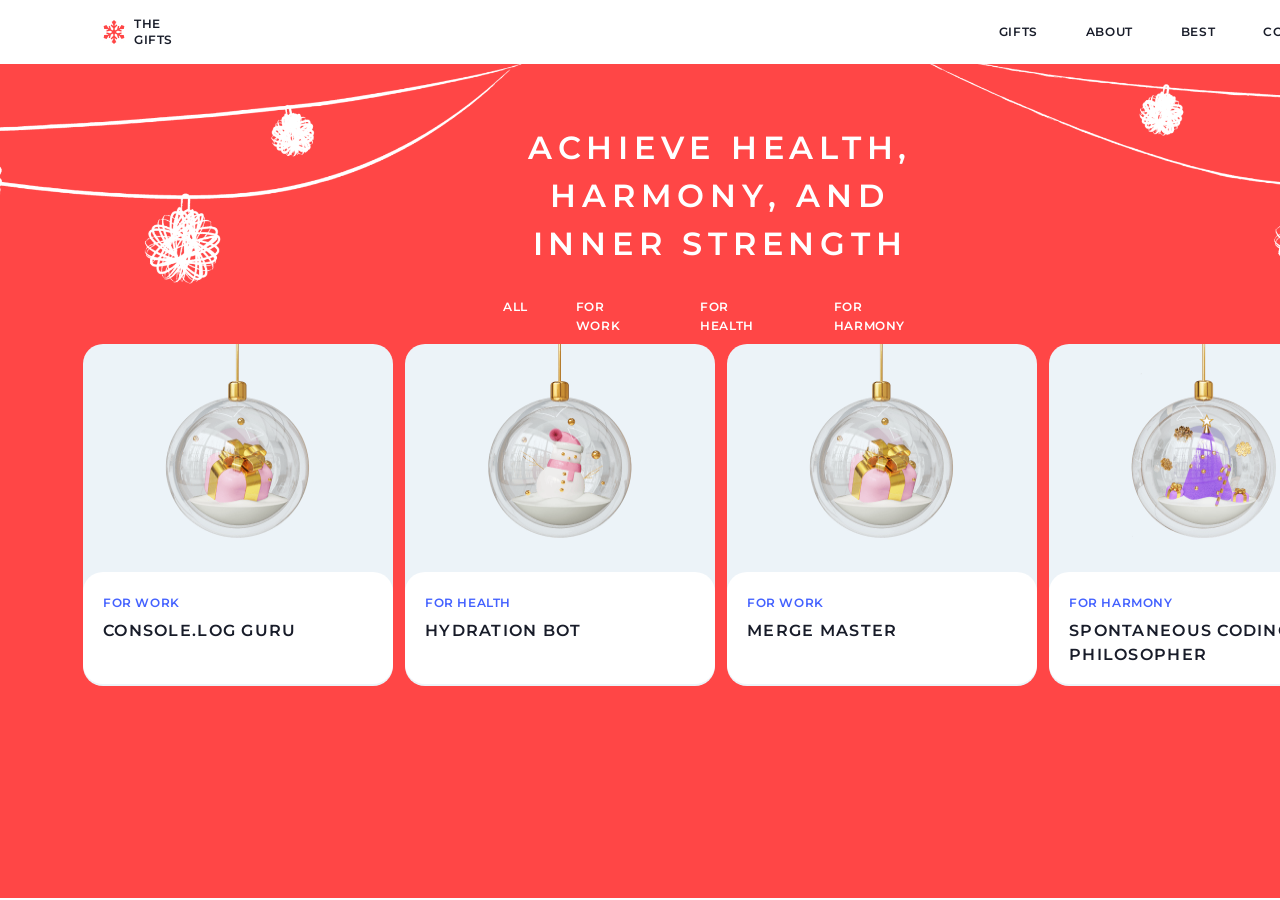
==== christmas-shop/gift.html @ 9cfc12ba "feat:add Gift page" ====
<!DOCTYPE html>
<html lang="en">
<head>
    <meta charset="UTF-8">
    <meta name="viewport" content="width=device-width, initial-scale=1.0">
    <title>GIFTS</title>
    <link rel="stylesheet" href="../christmas-shop/gift.css">
</head>
<body>
    <header>
        <nav>
         <a href="#">
           <div class="Logo">
             <img class="logo__img" src="../christmas-shop/images/snowflake.jpg" alt="logo">
             <p class="logo__text" >THE GIFTS</p>
           </div>
         </a>
        <div class="container">
            <ul class="container__list">
                <li class="container__item"><a href=""> GIFTS</a></li>
                <li class="container__item"><a href="#"> ABOUT</a></li>
                <li class="container__item"><a href="#">BEST</a></li>
                <li class="container__item"><a href="#">CONTACTS</a></li>

            </ul>
        </div>

      </nav>
    </header>
    <main id="container">
        <div class="container__background"></div>
        <div class="container__content">
         <h1 class="montserrat">Achieve health, harmony, and inner strength</h1>
        
         <div class="nav">
            <ul class="nav__list">
                <li class="nav__item"><a href="#">All</a></li>
                <li class="nav__item"><a href="#">For Work</a></li>
                <li class="nav__item"><a href="#">For Health</a></li>
                <li class="nav__item"><a href="#">For harmony</a></li>
            </ul>
         </div>
        
        </div>
        <section id="BestGitf">
          
            <div class="BestGift__container">
                <div class="cards">
                    <img src="../christmas-shop/images/gift-for-work.png" alt="gift-for-work">
                    <div>
                        <h4><a href="#"> For work </a></h4>
                        <h3>Console.log Guru</h3>
                    </div>
                </div>
                <div class="cards">
                    <img src="../christmas-shop/images/gift-for-health.png" alt="gift-for-work">
                    <div>
                        <h4><a href="#"> For health </a></h4>
                        <h3>Hydration Bot</h3>
                    </div>
                </div>
                <div class="cards">
                    <img src="../christmas-shop/images/gift-for-work.png" alt="gift-for-work">
                    <div>
                        <h4><a href="#"> For work</a></h4>
                        <h3>Merge Master</h3>
                    </div>
                </div>
                <div class="cards">
                    <img src="../christmas-shop/images/gift-for-harmony.png" alt="gift-for-work">
                    <div>
                        <h4><a href="#"> For harmony </a></h4>
                        <h3>Spontaneous Coding Philosopher</h3>
                    </div>
                </div>
            </div>
    
           </section>
    

   </main>
    
          



</body>
</html>
---- christmas-shop/gift.css ----
@import url('https://fonts.googleapis.com/css2?family=Montserrat:ital,wght@0,100..900;1,100..900&display=swap');

@import url('https://fonts.googleapis.com/css2?family=Allura&family=Montserrat:ital,wght@0,100..900;1,100..900&display=swap');

body{
    max-width: 1440px;
    min-width: 1440px;
    margin: auto;
    box-sizing: border-box;
    font-family: Montserrat;
  

}
*{
    margin: 0;
    padding: 0;
    box-sizing: border-box;
}



/* Headre style*/
.logo__img{
    
    width: 24px;
    height: 24px;
    margin-right: 8px;
   


}
nav{
    
    display: flex;
    justify-content: space-between;
   align-items: center;
   padding: 12px 82px ;
   text-align: center;
   

}
.logo__text{
   
    font-family: 'Montserrat';
    font-size: 11.9px;
    font-weight: 600;
    line-height: 15.6px;
    letter-spacing: 0.05em;
    text-align: left;
    text-underline-position: from-font;
    text-decoration-skip-ink: none;
    color: #181C29;
    
   
}

.Logo {
    box-sizing: border-box;
    width:8.8125rem;
    height: 2.5rem;
  display: flex;
  align-items: center;
  
  padding: 8px 20px;
}
a{
    text-decoration: none;
    color:#FFFFFF;
   
}

.container__item:hover{
    background-color: rgb(6, 6, 6,0.2);
    color:red;
 
}
.container{
   
    width: 70.1875rem ;
    height: 2.5rem;
    margin-left: 19px;
    box-sizing: border-box;
    padding-left: 46.6875rem;
    


}
.container__list{
    
    list-style: none;
    display: flex;
    justify-content: right;
    align-items: center;
    margin: 0px;
    padding: 0;
    
    
   
}
.container__item{
padding: 12px 20px;
margin-right: 8px;
font-family: 'Montserrat';
font-size: 12px;
font-weight: 600;
line-height: 15.6px;
letter-spacing: 0.05em;
text-align: left;
}
.container__item a{
    color:#181C29;
}
/*    */

.container__background{
    width: 100%;
    height: 220px;
    background-color: #Ff4646;
    background-image: url("../christmas-shop/images/bg-garland.png");
    background-repeat: no-repeat;
    background-position:center;
    background-size: cover;
    position: relative;
   padding-bottom: 20px;
    z-index: 1;
   
   
}
.container__content h1{
    color:white;
    position: absolute;
    top:7.75rem;
    left:507px;
    z-index: 2;
    width: 26.625rem;
    height: 9rem;;
    text-align: center;
    text-transform: uppercase;
    font-family: 'Montserrat';
    font-weight: 600;
    font-size: 32px;
    line-height: 48px;
    letter-spacing: 0.18em;
    margin-bottom: 20px;
      
    
}
.container__content{

    width:100%;
     background-color: #Ff4646;

}
.nav{
    width: 100%;
    padding-left: 483px;
    padding-right: 483px;
    padding-bottom: 20px;
    
}
.nav__list{
   width:474px;
   height:40px;
   list-style-type: none;
    display: flex;
    align-items: center;
    gap:8px;
   
   
    
      
}
.nav__item a{

    font-family: 'Montserrat';
    font-weight: 600;
    font-size: 12px;
    line-height: 15px;
    letter-spacing: 0.05em;
    margin-bottom: 20px;
    text-align: center;
    text-transform: uppercase;
}

.nav__item {
    padding: 12px 20px;
    border-radius: 12px;
    height: 40px;
   
}
li.nav__item:hover{
    background-color: #FFFFFF66;
}


/*                         */
#BestGitf{
    height: 34.625rem;
    padding: 0px 82px 60px 83px;
    background-color: #FF4646;
    text-align: center;
    


}


.BestGift__container{
    width: 100%;
    height: 21.375rem;
    display: flex;
    gap:12px;
    text-align: left;
}

.cards{
    width:19.375rem;
    height:21.375rem ;
    border-radius: 20px;
    border: 0px;
    background-color: #ECF3F8;
}

.cards img{
    width: 19.375rem;
    height: 14rem;

}

.cards div{
    width: 19.375rem;
    height: 7rem;
    border-radius: 20px;
    padding: 20px 20px 44px 20px;
    background-color: #FFFFFF;
    border:0px;
}

.cards div a{
    font-family: 'Montserrat';
    font-weight: 600;
    font-size: 12px;
    line-height: 15.6px;
    letter-spacing: 0.05em;
    color: #4361FF;
    text-transform: uppercase;
   
  
}
.cards div h3{
    font-family: 'Montserrat';
    font-weight: 600;
    font-size: 16px;
    line-height: 24.32px;
    letter-spacing: 0.08em;
    color: #181C29;
    text-transform: uppercase;
   margin-top: 8px;
}
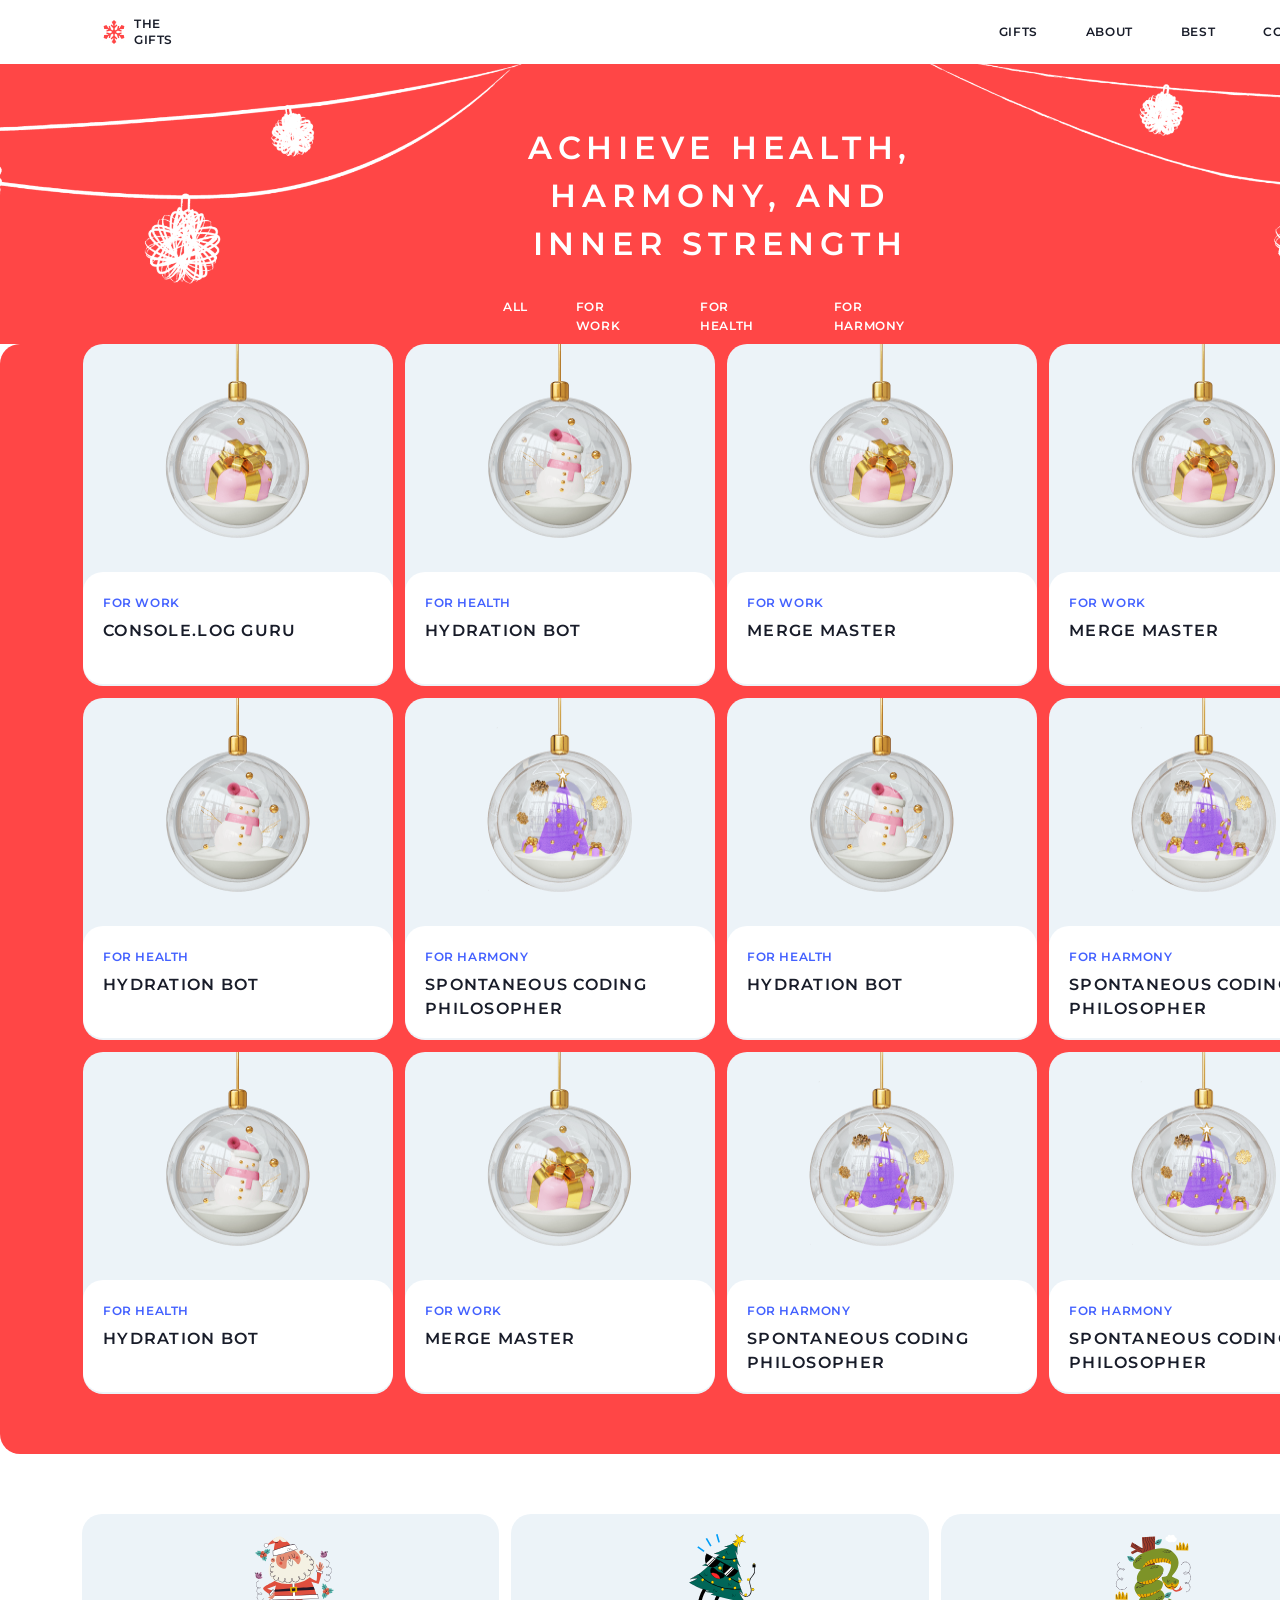
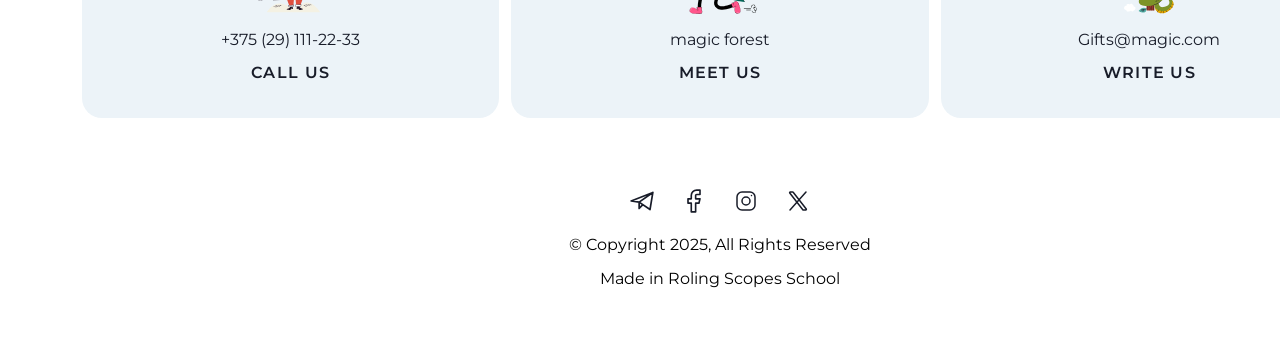
==== commit 42cf1e34: "feat:add gift content" ====
--- a/christmas-shop/gift.html
+++ b/christmas-shop/gift.html
@@ -67,19 +67,118 @@
                     </div>
                 </div>
                 <div class="cards">
+                    <img src="../christmas-shop/images/gift-for-work.png" alt="gift-for-work">
+                    <div>
+                        <h4><a href="#"> For work</a></h4>
+                        <h3>Merge Master</h3>
+                    </div>
+                </div>
+                <div class="cards">
+                    <img src="../christmas-shop/images/gift-for-health.png" alt="gift-for-work">
+                    <div>
+                        <h4><a href="#"> For health </a></h4>
+                        <h3>Hydration Bot</h3>
+                    </div>
+                </div>
+                <div class="cards">
                     <img src="../christmas-shop/images/gift-for-harmony.png" alt="gift-for-work">
                     <div>
                         <h4><a href="#"> For harmony </a></h4>
                         <h3>Spontaneous Coding Philosopher</h3>
                     </div>
                 </div>
-            </div>
+                <div class="cards">
+                    <img src="../christmas-shop/images/gift-for-health.png" alt="gift-for-work">
+                    <div>
+                        <h4><a href="#"> For health </a></h4>
+                        <h3>Hydration Bot</h3>
+                    </div>
+                </div>
+                <div class="cards">
+                    <img src="../christmas-shop/images/gift-for-harmony.png" alt="gift-for-work">
+                    <div>
+                        <h4><a href="#"> For harmony </a></h4>
+                        <h3>Spontaneous Coding Philosopher</h3>
+                    </div>
+                </div>
+                <div class="cards">
+                    <img src="../christmas-shop/images/gift-for-health.png" alt="gift-for-work">
+                    <div>
+                        <h4><a href="#"> For health </a></h4>
+                        <h3>Hydration Bot</h3>
+                    </div>
+                </div>
+                <div class="cards">
+                    <img src="../christmas-shop/images/gift-for-work.png" alt="gift-for-work">
+                    <div>
+                        <h4><a href="#"> For work</a></h4>
+                        <h3>Merge Master</h3>
+                    </div>
+                </div>
+                <div class="cards">
+                    <img src="../christmas-shop/images/gift-for-harmony.png" alt="gift-for-work">
+                    <div>
+                        <h4><a href="#"> For harmony </a></h4>
+                        <h3>Spontaneous Coding Philosopher</h3>
+                    </div>
+                </div>
+                <div class="cards">
+                    <img src="../christmas-shop/images/gift-for-harmony.png" alt="gift-for-work">
+                    <div>
+                        <h4><a href="#"> For harmony </a></h4>
+                        <h3>Spontaneous Coding Philosopher</h3>
+                    </div>
+                </div>
+            
+          
+            
+        </div>
     
            </section>
     
 
    </main>
-    
+   <footer id="footer">
+    <div class="footer__container">
+        <div class="footer__content">
+          <div class="footer__item">
+            <img src="../christmas-shop/images/Group.svg" alt="santa">
+            <p><a href="tel+375291112233" class="montserrat">+375 (29) 111-22-33</a></p>
+            <h3><a href="tel+375291112233" >CAll us</a></h3>
+          </div>
+          <div class="footer__item">
+            <img src="../christmas-shop/images/christmas-tree.svg" alt="santa">
+            <p><a href="#" class="montserrat"> magic forest</a></p>
+            <h3><a href="#" >Meet us</a></h3>
+          </div>
+          <div class="footer__item">
+            <img src="../christmas-shop/images/snake.svg" alt="santa">
+            <p><a href="mailto:gifts@magic.com" class="montserrat">Gifts@magic.com</a></p>
+            <h3><a href="mailto:gifts@magic.com" >write us</a></h3>
+         </div>
+       </div>
+        <div class="footer__contact">
+            <div class="footer__contact-list">
+                <div>
+                    <a href="#"><img src="../christmas-shop/images/telegram.svg" alt="telegramicon"></a>
+                </div>
+                <div>
+                    <a href="#"><img src="../christmas-shop/images/facebook.svg" alt="facebookicon"></a>
+                </div>
+                <div>
+                    <a href="#"><img src="../christmas-shop/images/instagram.svg" alt="instagramicon"></a>
+                </div>
+                <div>
+                    <a href="#"><img src="../christmas-shop/images/X.svg" alt="twitericon"></a>
+                </div>
+            </div>
+            <p > &copy; Copyright 2025, All Rights Reserved</p>
+            <p class="allura">Made in Roling Scopes School</p>
+        </div>
+
+    </div>
+  
+</footer>
           
 
 
--- a/christmas-shop/gift.css
+++ b/christmas-shop/gift.css
@@ -196,10 +196,12 @@
 
 /*                         */
 #BestGitf{
-    height: 34.625rem;
+    width: 100%;
+    height: 1110px;
     padding: 0px 82px 60px 83px;
     background-color: #FF4646;
     text-align: center;
+    border-radius: 20px;
     
 
 
@@ -207,11 +209,13 @@
 
 
 .BestGift__container{
-    width: 100%;
-    height: 21.375rem;
+    width: 1276px;
+    height: 1050px;
     display: flex;
     gap:12px;
+    flex-wrap: wrap;
     text-align: left;
+    background-color: #FF4646;
 }
 
 .cards{
@@ -257,4 +261,94 @@
     color: #181C29;
     text-transform: uppercase;
    margin-top: 8px;
+}
+#footer{
+    width: 100%;
+    height: 31rem;
+    padding: 60px 82px;
+    background-color: #FFFFFF;
+
+}
+.footer__container{
+    width:  79.75rem;
+    height: 23.5rem;
+    max-width:79.75rem ;
+  
+
+}
+.footer__content{
+    width: 26.083125rem;
+    height:12.75rem;
+    display: flex;
+    gap:12px;
+   
+}
+.footer__item{
+    width: 26.083125rem;
+    height: 12.75;
+    background-color: #ECF3F8;
+    border-radius: 20px;
+    padding: 20px;
+  
+}
+.footer__item img{
+    width: 5rem;
+    height: 5rem;
+    margin: 0px 10.541875rem 12px 9.5rem;
+}
+
+.footer__item p ,.footer__item  h3{
+    text-align: center;
+}
+.footer__item a{
+    color:#181C29;
+   
+}
+.footer__item p {
+    margin-bottom: 12px;
+}
+.footer__item  h3{
+    font-family: 'Montserrat';
+    font-weight: 600;
+    font-size: 16px;
+    line-height: 24.32px;
+    letter-spacing: 0.08em;
+    color: #181C29;
+    text-transform: uppercase;
+}
+.footer__contact{
+    margin-top: 63px;
+    height:112px;
+}
+.footer__contact-list{
+    width:12.25rem;
+    height:40px;
+    display: flex;
+    align-items: center;
+    gap: 12px;
+    margin: 0px 540px 12px 540px;
+
+}
+.footer__contact-list div{
+    width:40px;
+    height: 40px;
+    padding: 8px;
+}
+.footer__contact-list div img{
+    width:24px;
+    height:24px;
+}
+
+
+.footer__contact div + p{
+    font-family: "Montserrat";
+    font-weight: 400;
+    font-size: 16px;
+    line-height: 23.68px;
+    margin-bottom: 12px;
+   
+}
+.footer__contact p{
+    text-align: center;
+    
 }
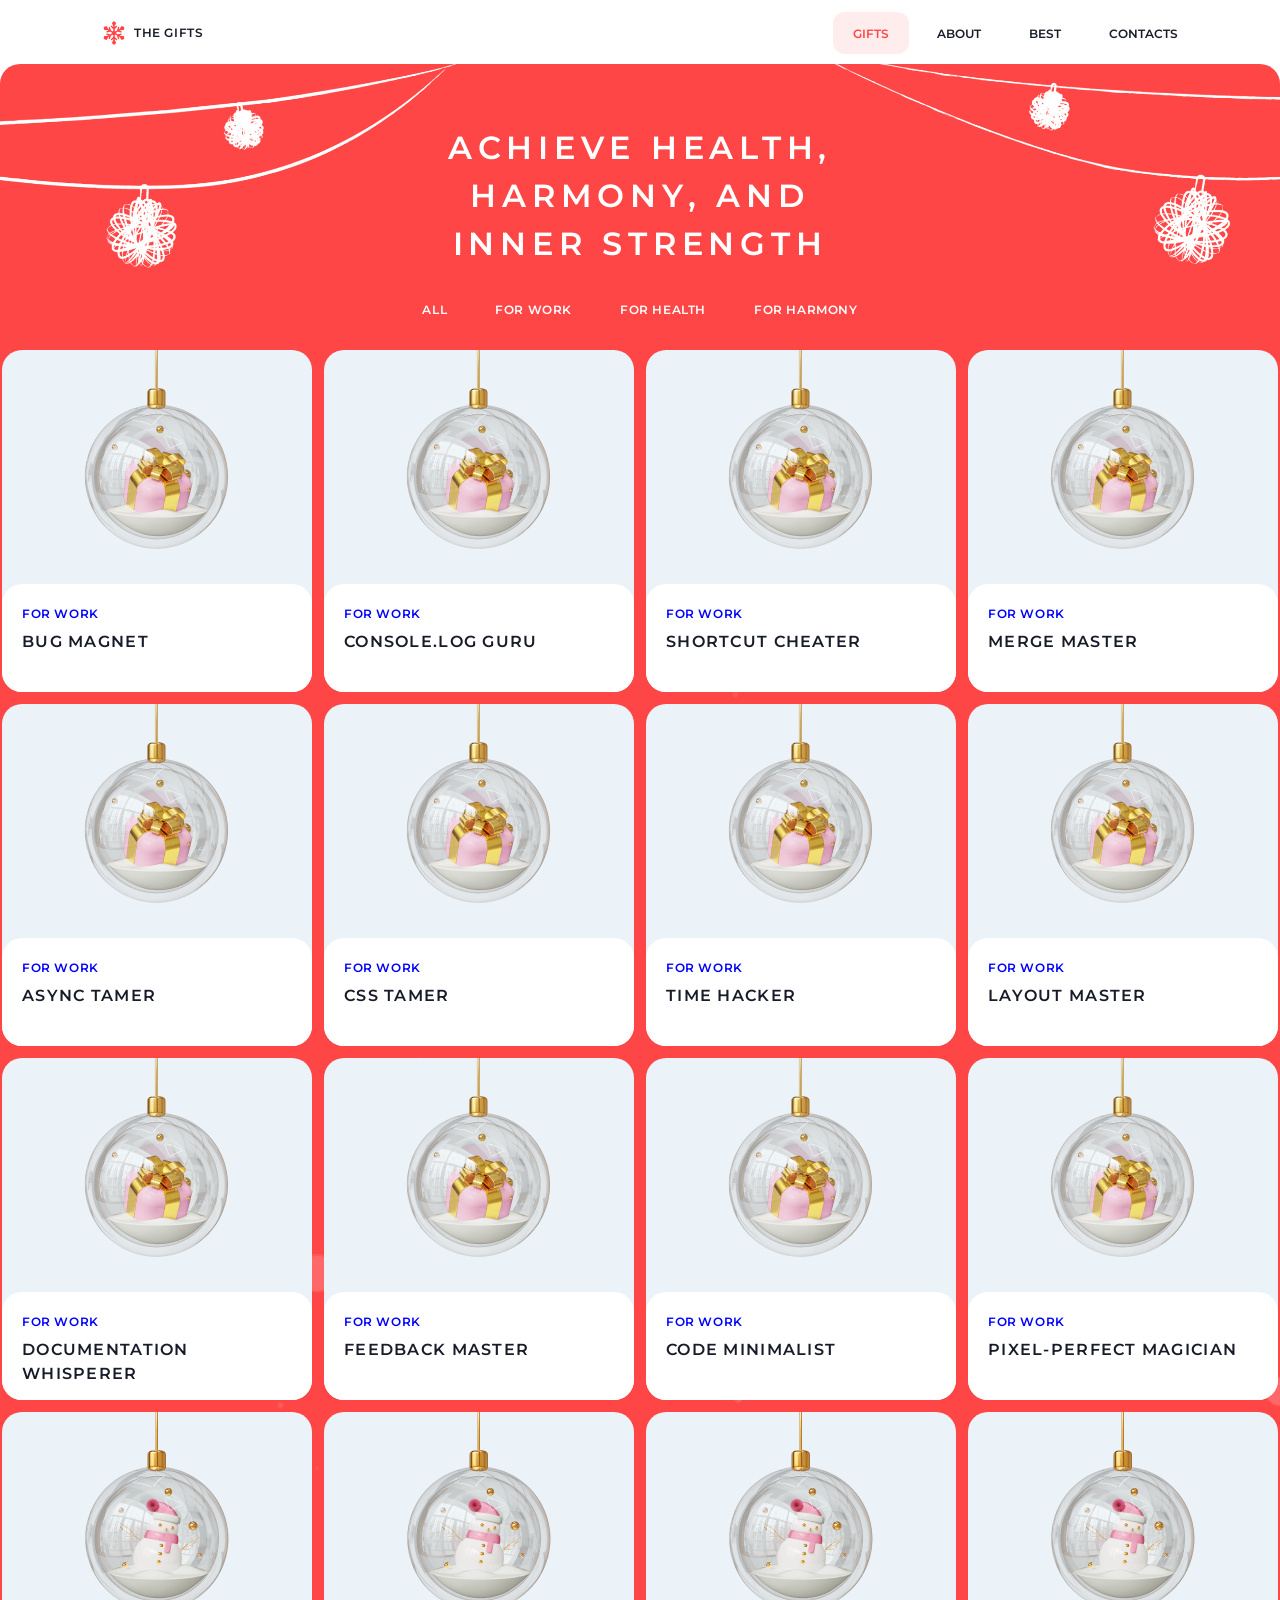
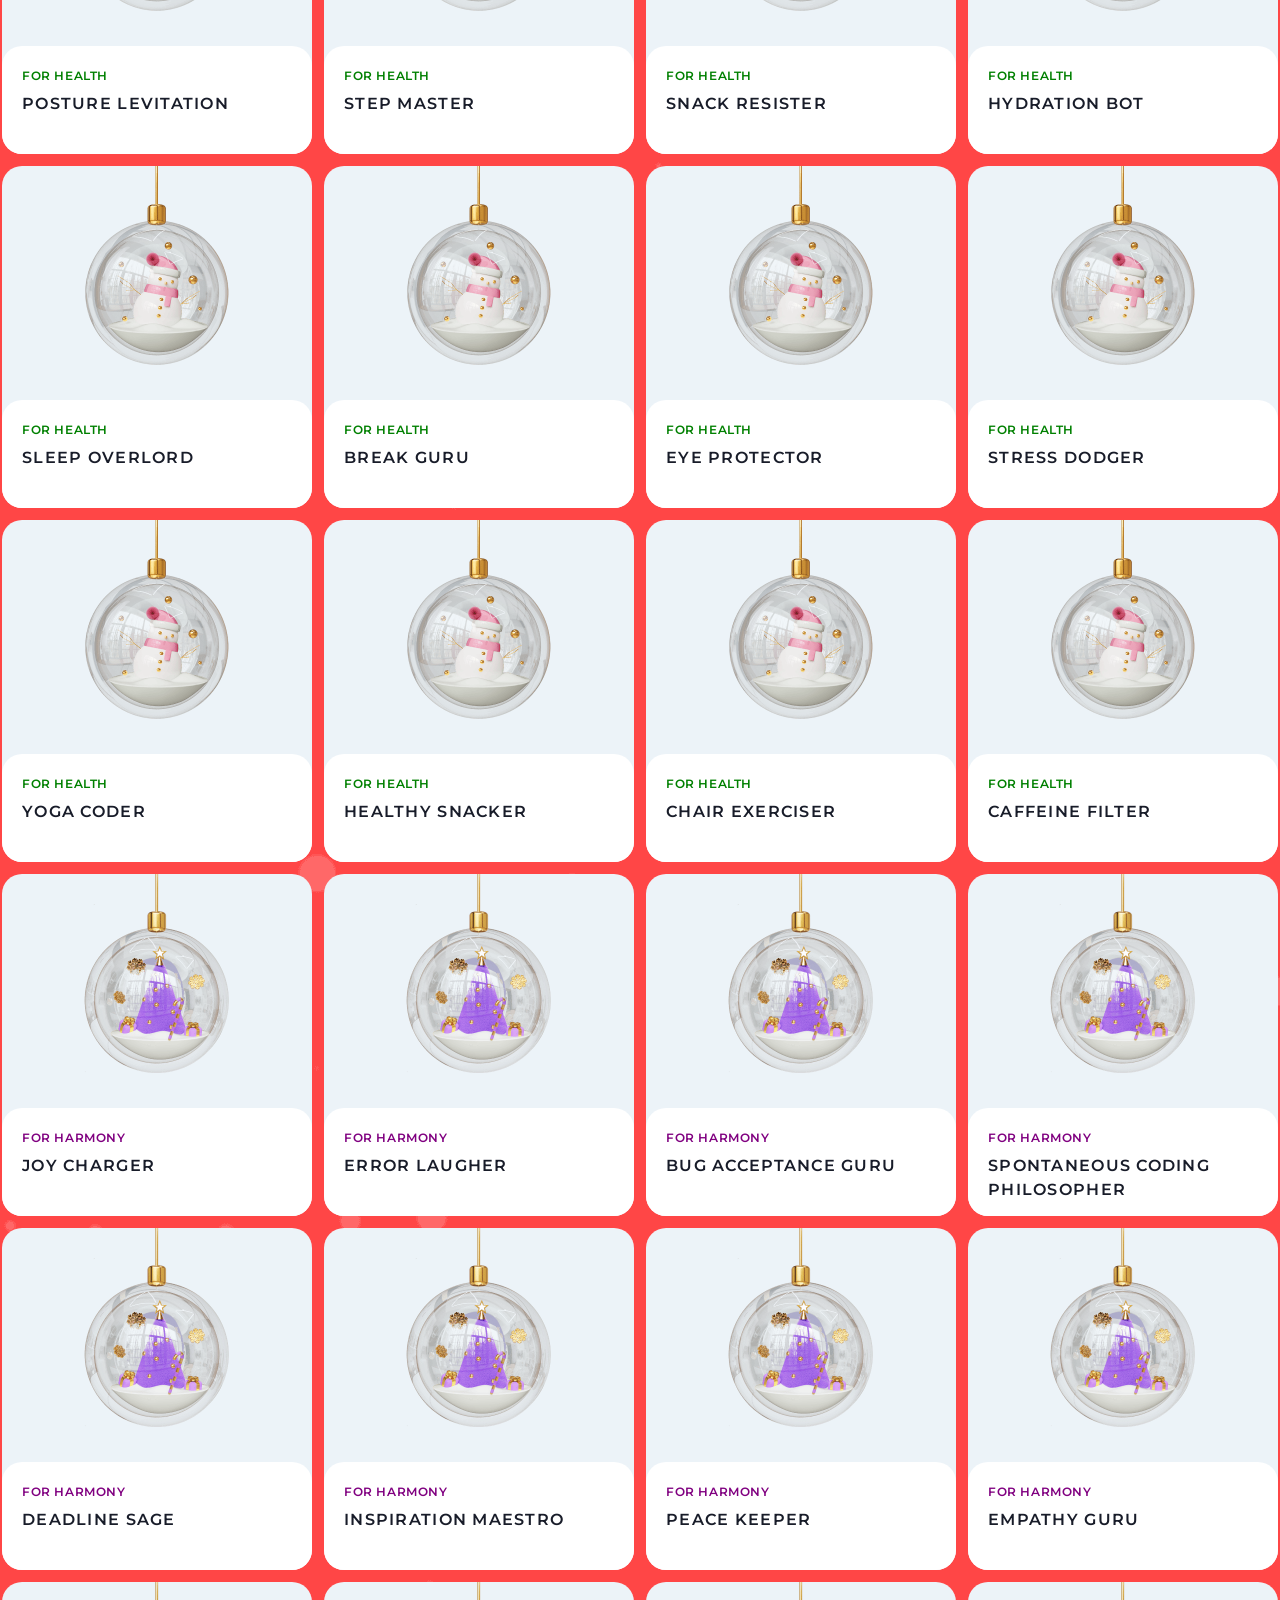
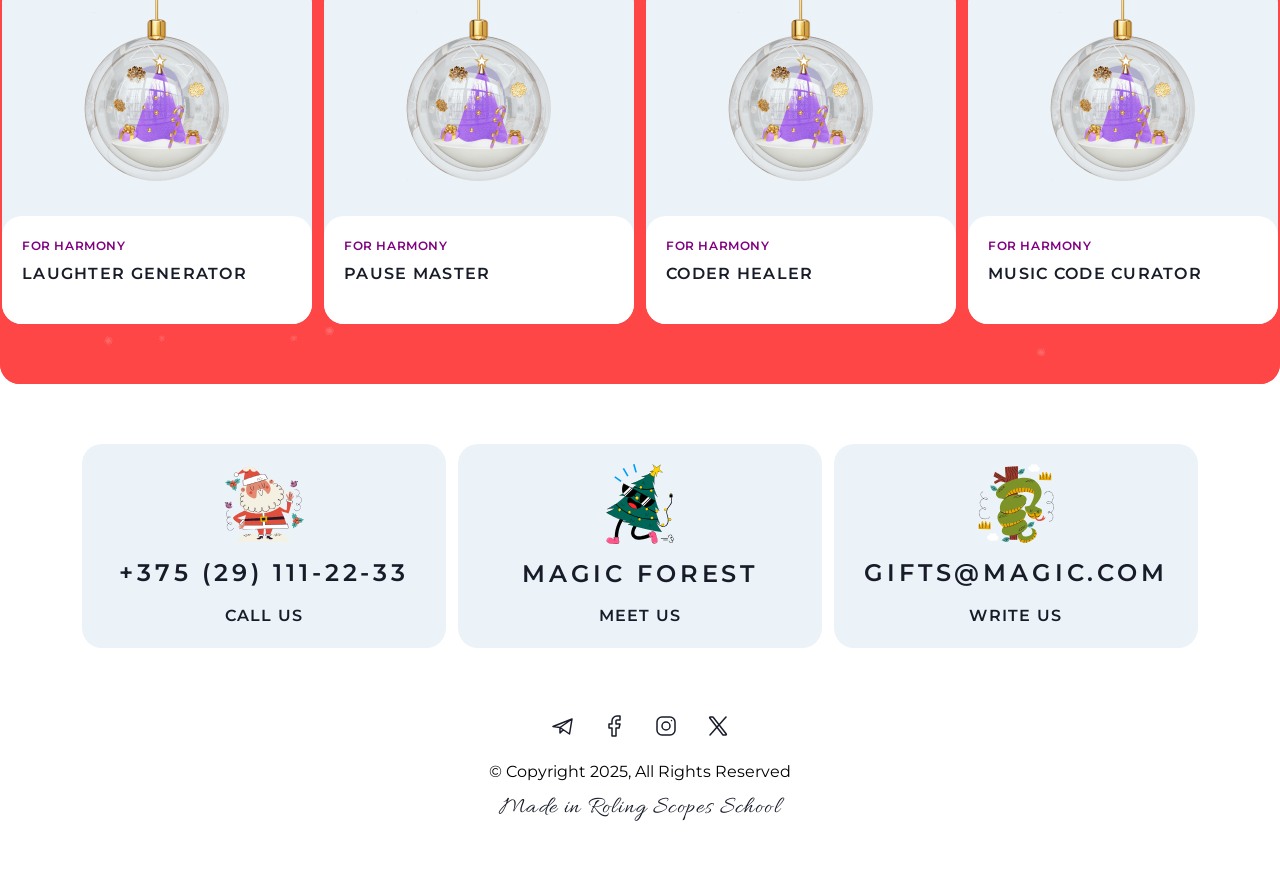
==== commit 87c8b730: "fix: bug" ====
--- a/christmas-shop/gift.html
+++ b/christmas-shop/gift.html
@@ -3,13 +3,14 @@
 <head>
     <meta charset="UTF-8">
     <meta name="viewport" content="width=device-width, initial-scale=1.0">
-    <title>GIFTS</title>
+    <title>Gifts</title>
+    <link rel="icon" href="../christmas-shop/images/icon.svg">
     <link rel="stylesheet" href="../christmas-shop/gift.css">
 </head>
 <body>
     <header>
         <nav>
-         <a href="#">
+         <a href="../christmas-shop/index.html">
            <div class="Logo">
              <img class="logo__img" src="../christmas-shop/images/snowflake.jpg" alt="logo">
              <p class="logo__text" >THE GIFTS</p>
@@ -17,138 +18,69 @@
          </a>
         <div class="container">
             <ul class="container__list">
-                <li class="container__item"><a href=""> GIFTS</a></li>
-                <li class="container__item"><a href="#"> ABOUT</a></li>
-                <li class="container__item"><a href="#">BEST</a></li>
-                <li class="container__item"><a href="#">CONTACTS</a></li>
+                <li class="container__item"><a href="#"> GIFTS </a></li>
+                <li class="container__item"><a href="../christmas-shop/index.html#About"> ABOUT</a></li>
+                <li class="container__item"><a href="../christmas-shop/index.html#BestGitf">BEST</a></li>
+                <li class="container__item"><a href="#footer">CONTACTS</a></li>
 
             </ul>
-        </div>
+           
+            
+       
+       
 
       </nav>
+       </div>
+          <div class="nav__burger">
+            <span class="line"></span>
+            <span class="line"></span>
+        </div>
     </header>
     <main id="container">
-        <div class="container__background"></div>
+        <div class="container__background"> <h1 class="montserrat">Achieve health, harmony, and inner strength</h1></div>
         <div class="container__content">
-         <h1 class="montserrat">Achieve health, harmony, and inner strength</h1>
+        
         
          <div class="nav">
             <ul class="nav__list">
-                <li class="nav__item"><a href="#">All</a></li>
-                <li class="nav__item"><a href="#">For Work</a></li>
-                <li class="nav__item"><a href="#">For Health</a></li>
-                <li class="nav__item"><a href="#">For harmony</a></li>
+                <li class="nav__item all" ><a href="#">All</a></li>
+                <li class="nav__item forwork"><a href="#">For Work</a></li>
+                <li class="nav__item forhealth" ><a href="#">For Health</a></li>
+                <li class="nav__item forharmony" ><a href="#">For harmony</a></li>
             </ul>
          </div>
         
         </div>
-        <section id="BestGitf">
+        <section id="Gifts">
           
-            <div class="BestGift__container">
-                <div class="cards">
-                    <img src="../christmas-shop/images/gift-for-work.png" alt="gift-for-work">
-                    <div>
-                        <h4><a href="#"> For work </a></h4>
-                        <h3>Console.log Guru</h3>
-                    </div>
-                </div>
-                <div class="cards">
-                    <img src="../christmas-shop/images/gift-for-health.png" alt="gift-for-work">
-                    <div>
-                        <h4><a href="#"> For health </a></h4>
-                        <h3>Hydration Bot</h3>
-                    </div>
-                </div>
-                <div class="cards">
-                    <img src="../christmas-shop/images/gift-for-work.png" alt="gift-for-work">
-                    <div>
-                        <h4><a href="#"> For work</a></h4>
-                        <h3>Merge Master</h3>
-                    </div>
-                </div>
-                <div class="cards">
-                    <img src="../christmas-shop/images/gift-for-work.png" alt="gift-for-work">
-                    <div>
-                        <h4><a href="#"> For work</a></h4>
-                        <h3>Merge Master</h3>
-                    </div>
-                </div>
-                <div class="cards">
-                    <img src="../christmas-shop/images/gift-for-health.png" alt="gift-for-work">
-                    <div>
-                        <h4><a href="#"> For health </a></h4>
-                        <h3>Hydration Bot</h3>
-                    </div>
-                </div>
-                <div class="cards">
-                    <img src="../christmas-shop/images/gift-for-harmony.png" alt="gift-for-work">
-                    <div>
-                        <h4><a href="#"> For harmony </a></h4>
-                        <h3>Spontaneous Coding Philosopher</h3>
-                    </div>
-                </div>
-                <div class="cards">
-                    <img src="../christmas-shop/images/gift-for-health.png" alt="gift-for-work">
-                    <div>
-                        <h4><a href="#"> For health </a></h4>
-                        <h3>Hydration Bot</h3>
-                    </div>
-                </div>
-                <div class="cards">
-                    <img src="../christmas-shop/images/gift-for-harmony.png" alt="gift-for-work">
-                    <div>
-                        <h4><a href="#"> For harmony </a></h4>
-                        <h3>Spontaneous Coding Philosopher</h3>
-                    </div>
-                </div>
-                <div class="cards">
-                    <img src="../christmas-shop/images/gift-for-health.png" alt="gift-for-work">
-                    <div>
-                        <h4><a href="#"> For health </a></h4>
-                        <h3>Hydration Bot</h3>
-                    </div>
-                </div>
-                <div class="cards">
-                    <img src="../christmas-shop/images/gift-for-work.png" alt="gift-for-work">
-                    <div>
-                        <h4><a href="#"> For work</a></h4>
-                        <h3>Merge Master</h3>
-                    </div>
-                </div>
-                <div class="cards">
-                    <img src="../christmas-shop/images/gift-for-harmony.png" alt="gift-for-work">
-                    <div>
-                        <h4><a href="#"> For harmony </a></h4>
-                        <h3>Spontaneous Coding Philosopher</h3>
-                    </div>
-                </div>
-                <div class="cards">
-                    <img src="../christmas-shop/images/gift-for-harmony.png" alt="gift-for-work">
-                    <div>
-                        <h4><a href="#"> For harmony </a></h4>
-                        <h3>Spontaneous Coding Philosopher</h3>
-                    </div>
-                </div>
+            <div class="Gifts__container">
+                
+                  
             
-          
-            
-        </div>
+            </div>
+           
     
            </section>
-    
+           
 
    </main>
+   <div class="modalcontainer">
+           <div class="modals">  
+             
+            </div>
+        
+    </div>
    <footer id="footer">
     <div class="footer__container">
         <div class="footer__content">
           <div class="footer__item">
             <img src="../christmas-shop/images/Group.svg" alt="santa">
-            <p><a href="tel+375291112233" class="montserrat">+375 (29) 111-22-33</a></p>
-            <h3><a href="tel+375291112233" >CAll us</a></h3>
+            <p><a href="tel:+375291112233" class="montserrat">+375 (29) 111-22-33</a></p>
+            <h3><a href="tel:+375291112233" >CAll us</a></h3>
           </div>
           <div class="footer__item">
             <img src="../christmas-shop/images/christmas-tree.svg" alt="santa">
-            <p><a href="#" class="montserrat"> magic forest</a></p>
+            <p><a href="https://maps.app.goo.gl/MuWPKGfn6rmg8Njf7" target="_blank" class="montserrat"> magic forest</a></p>
             <h3><a href="#" >Meet us</a></h3>
           </div>
           <div class="footer__item">
@@ -160,28 +92,50 @@
         <div class="footer__contact">
             <div class="footer__contact-list">
                 <div>
-                    <a href="#"><img src="../christmas-shop/images/telegram.svg" alt="telegramicon"></a>
+                    <a href="https://telegram.org/"><img src="../christmas-shop/images/telegram.svg" alt="telegramicon"></a>
                 </div>
                 <div>
-                    <a href="#"><img src="../christmas-shop/images/facebook.svg" alt="facebookicon"></a>
+                    <a href="https://www.facebook.com/"><img src="../christmas-shop/images/facebook.svg" alt="facebookicon"></a>
                 </div>
                 <div>
-                    <a href="#"><img src="../christmas-shop/images/instagram.svg" alt="instagramicon"></a>
+                    <a href="https://www.instagram.com/"><img src="../christmas-shop/images/instagram.svg" alt="instagramicon"></a>
                 </div>
                 <div>
-                    <a href="#"><img src="../christmas-shop/images/X.svg" alt="twitericon"></a>
+                    <a href="https://x.com/"><img src="../christmas-shop/images/X.svg" alt="twitericon"></a>
                 </div>
             </div>
             <p > &copy; Copyright 2025, All Rights Reserved</p>
-            <p class="allura">Made in Roling Scopes School</p>
+            <p class="allura"><a href="https://rs.school/" target="_blank">Made in Roling Scopes School </a></p>
         </div>
 
     </div>
-  
+
+               <button   id="myBtn" title="Go to top"><svg
+
+        xmlns="http://www.w3.org/2000/svg"
+      >
+        <path
+          d="M12 5V19"
+          stroke="#FF4646"
+          stroke-linecap="round"
+          stroke-linejoin="round"
+        ></path>
+        <path
+          d="M18 11L12 5"
+          stroke="#FF4646"
+          stroke-linecap="round"
+          stroke-linejoin="round"
+        ></path>
+        <path
+          d="M6 11L12 5"
+          stroke="#FF4646"
+          stroke-linecap="round"
+          stroke-linejoin="round"
+        ></path>
+      </svg>
+</button>  
 </footer>
-          
 
-
-
+<script src="../christmas-shop/gifts.js"></script>
 </body>
 </html>
--- a/christmas-shop/gift.css
+++ b/christmas-shop/gift.css
@@ -1,23 +1,87 @@
-
 @import url('https://fonts.googleapis.com/css2?family=Montserrat:ital,wght@0,100..900;1,100..900&display=swap');
-
 @import url('https://fonts.googleapis.com/css2?family=Allura&family=Montserrat:ital,wght@0,100..900;1,100..900&display=swap');
-
+.html{
+    scroll-behavior: smooth;
+    overflow-x: hidden;
+    box-sizing: border-box;
+ 
+}
 body{
+    
     max-width: 1440px;
-    min-width: 1440px;
-    margin: auto;
+    width: 100%;
+    margin: 0 auto;
+    padding: 0;
+    display: flex;
+    flex-direction: column;
     box-sizing: border-box;
-    font-family: Montserrat;
-  
-
+    overflow-x: hidden;
+   
+
+}
+div {
+    display: block;
+    unicode-bidi: isolate;
 }
 *{
     margin: 0;
     padding: 0;
     box-sizing: border-box;
-}
-
+    list-style: none;
+}
+.container__list{
+     
+    margin: 0;
+    padding: 0;
+    list-style-type: none;
+    display: flex;
+    
+    justify-content: space-between;
+    align-items: center;
+    gap: 8px;
+  
+}
+.nav__burger.active span:nth-child(1) {
+  transform: rotate(45deg) translate(4.4px, 4px);
+}
+
+.nav__burger.active span:nth-child(2) {
+  transform: rotate(-45deg) translate(4.4px, -4px);
+}
+.fullpagemenu{
+    width: 100%;
+    height: 100%;
+    top:0;
+    left: 0;
+    position: absolute;
+    display: flex;
+    z-index: 99;
+    align-items: center;
+    justify-content: center;
+    background-color: #FFF;
+    flex-direction: column;
+    margin: 0;
+}
+.fullpagemenu_list{
+    width:400px;
+    display: flex;
+    align-items: center;
+    justify-content: center;
+    flex-direction: column;
+
+}
+ .container__item {
+    padding: 12px 20px;
+    border-radius: 12px;
+  }
+.container__item a{font-family: Montserrat;
+font-weight: 600;
+font-style: SemiBold;
+font-size: 12px;
+line-height: 130%;
+letter-spacing: 5%;
+text-transform: uppercase;
+}
 
 
 /* Headre style*/
@@ -25,21 +89,57 @@
     
     width: 24px;
     height: 24px;
-    margin-right: 8px;
-   
-
-
+
+   
+
+
+}
+header{
+    max-width: 1440px;
+    width: 100%;
+    height: 64px;
+    overflow: hidden;
+    padding: 12px 82px;
 }
 nav{
-    
+
+    width: 100%;
     display: flex;
     justify-content: space-between;
-   align-items: center;
-   padding: 12px 82px ;
-   text-align: center;
-   
-
-}
+    align-items: center;
+    text-align: center;
+   
+
+}
+.activelink{
+    background-color: #FFFFFF33;
+}
+  
+
+
+
+  
+  .nav__burger {
+    display: none ;
+    
+   
+    
+  }
+    
+  
+  
+  .line {
+    width: 22px;
+    height: 2px;
+    background-color: black;
+    border: 1px solid black;
+    transition: all 0.3s ease;
+    
+  }
+  
+ 
+
+
 .logo__text{
    
     font-family: 'Montserrat';
@@ -56,80 +156,88 @@
 }
 
 .Logo {
-    box-sizing: border-box;
-    width:8.8125rem;
-    height: 2.5rem;
-  display: flex;
-  align-items: center;
-  
-  padding: 8px 20px;
-}
-a{
+  
+    
+    display: flex;
+    align-items: center;
+    justify-content: center;
+    padding: 8px 20px;
+    gap:8px;
+
+   
+}
+a,button{
     text-decoration: none;
-    color:#FFFFFF;
-   
-}
-
-.container__item:hover{
-    background-color: rgb(6, 6, 6,0.2);
-    color:red;
- 
-}
-.container{
-   
-    width: 70.1875rem ;
-    height: 2.5rem;
-    margin-left: 19px;
-    box-sizing: border-box;
-    padding-left: 46.6875rem;
-    
-
-
-}
-.container__list{
-    
-    list-style: none;
-    display: flex;
-    justify-content: right;
-    align-items: center;
-    margin: 0px;
-    padding: 0;
-    
-    
-   
-}
-.container__item{
-padding: 12px 20px;
-margin-right: 8px;
-font-family: 'Montserrat';
-font-size: 12px;
-font-weight: 600;
-line-height: 15.6px;
-letter-spacing: 0.05em;
-text-align: left;
-}
+    color:#181C29;
+    background-color: transparent;
+    -webkit-tap-highlight-color: transparent;
+   
+}
+
+
+
+
+
+
+
 .container__item a{
     color:#181C29;
 }
+.container__item:hover a{
+    color:#FF4646;
+}
+.container__item:hover
+{
+    background:  #FF46461A;
+    border-radius: 12px;
+
+}
 /*    */
-
-.container__background{
-    width: 100%;
-    height: 220px;
+/* font style                      */
+.allura{
+    font-family: 'allura';
+    width: 100%;
+    height:1.5rem;
+    font-size: 24px;
+    font-weight: 400;
+    line-height: 24px;
+    letter-spacing: 0.05em;
+ 
+}
+.montserrat{
+    font-family: 'Montserrat';
+    font-weight: 600;
+    font-size: 24px;
+    line-height: 36.48px;
+    letter-spacing: 0.16em;
+    text-transform: uppercase;
+}
+#container{
+    display: flex;
+    flex-direction: column;
+    justify-content: center;
+    text-align: center;
+    gap:20px;
     background-color: #Ff4646;
+    border-radius: 20px;
+}
+
+.container__background{ 
+    width: 100%;   
+    
     background-image: url("../christmas-shop/images/bg-garland.png");
     background-repeat: no-repeat;
     background-position:center;
     background-size: cover;
-    position: relative;
-   padding-bottom: 20px;
-    z-index: 1;
-   
-   
-}
-.container__content h1{
+   
+   padding-top: 60px;
+   display: flex;
+  align-items: center;
+    justify-content: center;
+}
+.container__background h1{
     color:white;
-    position: absolute;
+    
     top:7.75rem;
     left:507px;
     z-index: 2;
@@ -142,7 +250,7 @@
     font-size: 32px;
     line-height: 48px;
     letter-spacing: 0.18em;
-    margin-bottom: 20px;
+    
       
     
 }
@@ -152,94 +260,132 @@
      background-color: #Ff4646;
 
 }
+.container__list .container__item:first-child a {
+    cursor:default;
+    color: #FF4646;
+}
+.container__list .container__item:first-child{
+    background:  #FF46461A;
+    border-radius: 12px;
+}
 .nav{
-    width: 100%;
-    padding-left: 483px;
-    padding-right: 483px;
-    padding-bottom: 20px;
+
+    
+    width: 100%;
+    
+   
+    display: flex;
+    flex-direction: row;
+    justify-content: center;
+    flex:1;
+
     
 }
 .nav__list{
-   width:474px;
-   height:40px;
-   list-style-type: none;
-    display: flex;
-    align-items: center;
+    
+    
+    list-style-type: none;
+    display: flex;
+    align-items: center;
+    justify-content: center;
     gap:8px;
-   
+    flex:1;
+   text-align: center;
    
     
       
 }
+.nav__item {
+
+    padding: 12px 20px;
+ border-radius: 12px;
+   
+}
+
+
 .nav__item a{
-
+    
     font-family: 'Montserrat';
     font-weight: 600;
     font-size: 12px;
     line-height: 15px;
     letter-spacing: 0.05em;
-    margin-bottom: 20px;
+   
     text-align: center;
     text-transform: uppercase;
-}
-
-.nav__item {
-    padding: 12px 20px;
+    color: #FFFFFF;
+   
+}
+
+
+
+
+.nav__item:hover{
+    background: #FFFFFF33;
     border-radius: 12px;
-    height: 40px;
-   
-}
-li.nav__item:hover{
-    background-color: #FFFFFF66;
-}
+    background-color: #FFFFFF33;
+    cursor: default;
+}
+
+
 
 
 /*                         */
-#BestGitf{
-    width: 100%;
-    height: 1110px;
-    padding: 0px 82px 60px 83px;
-    background-color: #FF4646;
-    text-align: center;
+#Gifts{
+    
+    background-image: url(../christmas-shop/images/bg-snow.png);
+    width: 100%;
+     background-color: #FF4646;
+     padding-bottom: 60px;
+     border-bottom-left-radius: 20px;
+     border-bottom-right-radius: 20px;
+}
+.Gifts__container{
+    width: 100%;
+    margin: 0 auto;
+    max-width: 1276px;
+    display: flex;
+    flex-wrap: wrap;
+    flex-direction: column;
+    align-items: center;
+    justify-content: center;
+}
+
+.Gifts__container{
+    display: flex;
+    flex-direction: row;
+    flex-wrap: wrap;
+    /* height: 342px; */
+    width: 100%;
+    gap:12px;
+    
+}
+.cards{
+    width: 310px;
+    height: 342px;
+    background-color: #ECF3F8;
+    overflow: hidden;
+    cursor: pointer;
     border-radius: 20px;
-    
-
-
-}
-
-
-.BestGift__container{
-    width: 1276px;
-    height: 1050px;
-    display: flex;
-    gap:12px;
-    flex-wrap: wrap;
+
+
+}
+.cards img{
+    width: 100%;
+    height: 230px;
+    object-fit: cover;
+   
+   
+}
+.cards div{
+    box-sizing: border-box;
+    height: 112px;
+    padding: 20px 20px 0 20px;
+    background-color: #FFFFFF;
+    border-radius: 20px;
     text-align: left;
-    background-color: #FF4646;
-}
-
-.cards{
-    width:19.375rem;
-    height:21.375rem ;
-    border-radius: 20px;
-    border: 0px;
-    background-color: #ECF3F8;
-}
-
-.cards img{
-    width: 19.375rem;
-    height: 14rem;
-
-}
-
-.cards div{
-    width: 19.375rem;
-    height: 7rem;
-    border-radius: 20px;
-    padding: 20px 20px 44px 20px;
-    background-color: #FFFFFF;
-    border:0px;
-}
+}
+
 
 .cards div a{
     font-family: 'Montserrat';
@@ -255,100 +401,526 @@
 .cards div h3{
     font-family: 'Montserrat';
     font-weight: 600;
+    color: #181C29;
+    text-transform: uppercase;
+    margin-top: 8px;
     font-size: 16px;
-    line-height: 24.32px;
+    line-height: 152%;
+    max-height: 48px;
     letter-spacing: 0.08em;
+    overflow: hidden;
+    display: -webkit-box;
+   
+    -webkit-box-orient: vertical;
+    text-overflow: ellipsis;
+}
+
+.cards:hover h3{
+    color: #FF4646;
+}
+.cards:hover {
+    transform: scale(1.03);
+    transition: all 0.3s;
+}
+.cards h4.work a { color: blue; }
+h4.health  a{ color: green }
+h4.harmony a { color: purple; }
+.modal_img+div h4.work a{color: blue;}
+.modal_img+div h4.health a{color: green ;}
+.modal_img+div h4.harmony a{color: purple;}
+.stars{
+    display: flex;
+    flex-direction: column;
+    
+    
+}
+div p:first-child{
+    width:50%;
+    
+
+    
+}
+.modals div h3{
+font-family: Montserrat;
+    font-weight: 600;
+    font-style: SemiBold;
+    font-size: 16px;
+    line-height: 152%;
+    letter-spacing: 8%;
+    text-transform: uppercase;
+    margin-bottom: 5px;
+}
+.modals div h4 a{font-family: Montserrat;
+    font-family: Montserrat;
+    font-weight: 600;
+    font-style: SemiBold;
+    font-size: 12px;
+    line-height: 130%;
+    letter-spacing: 5%;
+    text-transform: uppercase;
+}
+.modals div h4{
+    text-transform: uppercase;
+    font-size: 12px;
+    margin-bottom: 5px;
+
+}
+.modals div  p{
+     font-weight: 400;
+    font-family: Montserrat;
+    font-size: 12px;
+    line-height: 130%;
+    letter-spacing: 5%;
+    margin-bottom: 5px;
+    
+}
+.stars div{
+       display: flex;
+       justify-content: space-between;
+}
+.modalcontainer .modals .star_layt img {
+ 
+  width: 14px;
+  height: 16px;
+  margin-right: 2px;
+
+}
+
+
+#footer{
+    
+    display: block;
+    unicode-bidi: isolate;
+    padding: 60px 82px;
+
+}
+.footer__container{
+    display: flex;
+    flex-direction: column;
+    align-items: center;
+    gap: 60px;
+    width: 100%;
+    margin: 0 auto;
+    max-width: 1276px;
+
+}
+div {
+    display: block;
+    unicode-bidi: isolate;
+}
+.footer__content{
+    width: 100%;
+    display: flex;
+    gap: 12px;
+    flex:1;
+}
+.footer__item{
+    height: 164px;
+    display: flex;
+    flex-direction: column;
+    align-items: center;
+    row-gap: 12px;
+    flex: 1;
+    padding: 20px;
+    background-color: #ECF3F8;
+    color: var(--dark);
+    border-radius: 20px;
+    cursor: pointer;
+    box-sizing: content-box;
+   
+}
+.footer__item img{
+    
+        width: 80px;
+        height: 80px;
+   
+}
+
+.footer__item p{
+    font-family: 'Montserrat';
+    text-align: center;
+    font-size: 24px;
+    line-height: 152%;
+    letter-spacing: 0.16em;
+    font-weight: 600;
+    text-transform: uppercase;
+    font-weight: 600;
+    text-transform: uppercase;
     color: #181C29;
-    text-transform: uppercase;
-   margin-top: 8px;
-}
-#footer{
-    width: 100%;
-    height: 31rem;
-    padding: 60px 82px;
-    background-color: #FFFFFF;
-
-}
-.footer__container{
-    width:  79.75rem;
-    height: 23.5rem;
-    max-width:79.75rem ;
-  
-
-}
-.footer__content{
-    width: 26.083125rem;
-    height:12.75rem;
-    display: flex;
+    text-align: center;
+}
+.footer__item h3{
+    font-family: 'Montserrat';
+    font-size: 16px;
+    line-height: 152%;
+    letter-spacing: 0.08em;
+    font-weight: 600;
+    text-transform: uppercase;
+    margin: 0px;
+    color: #181C29;
+
+}
+.footer__contact{
+    display: flex;
+   flex-direction: column;
+    align-items: center;
+     row-gap: 12px;
+     text-align: center;
+    
+}
+.footer__contact-list{
+    display: flex;
+    justify-content: center;
+     align-items: center;
     gap:12px;
-   
-}
-.footer__item{
-    width: 26.083125rem;
-    height: 12.75;
-    background-color: #ECF3F8;
+    
+}
+.footer__contact div+p{
+        
+    font-family: Montserrat;
+    font-size: 16px;
+    font-weight: 400;
+    line-height: 23.68px;
+    text-align: center;
+    text-underline-position: from-font;
+    text-decoration-skip-ink: none;
+
+}
+.footer__contact-list div{
+    width: 40px;
+    height: 40px;
+    display: flex;
+    align-items: center;
+    justify-content: center;
+}
+.footer__item:hover p a,.footer__item:hover h3 a{
+    color: #FF4646;
+
+}
+.footer__contact p:last-child:hover a{
+    color: #FF4646;
+
+
+}
+/* .modalcontainer{
+    left: -120%;
+} */
+
+.modalcontainer{
+    
+   position: fixed;
+  top: 0;
+  left: 0;
+  width: 100%;
+  height: 100%;
+  background-color: #181C29CC;
+  backdrop-filter: blur(16px);
+  z-index: 9999;
+  transition: left 0.3s ease;
+  display: none;
+  align-items: center;
+  justify-content: center;
+  flex-direction: column;
+
+}
+.modalcontainer .modals{
+     width: 310px;
+  
+     background-color: #FFFFFF;
+    overflow: hidden;
+    cursor: pointer;
     border-radius: 20px;
+    position: relative;
+}
+.modal_img{
+background-color: #ECF3F8;
+width: 100%;
+}
+.modal_img+div{
     padding: 20px;
-  
-}
-.footer__item img{
-    width: 5rem;
-    height: 5rem;
-    margin: 0px 10.541875rem 12px 9.5rem;
-}
-
-.footer__item p ,.footer__item  h3{
-    text-align: center;
-}
-.footer__item a{
-    color:#181C29;
-   
-}
-.footer__item p {
-    margin-bottom: 12px;
-}
-.footer__item  h3{
-    font-family: 'Montserrat';
-    font-weight: 600;
-    font-size: 16px;
-    line-height: 24.32px;
-    letter-spacing: 0.08em;
-    color: #181C29;
-    text-transform: uppercase;
-}
-.footer__contact{
-    margin-top: 63px;
-    height:112px;
-}
-.footer__contact-list{
-    width:12.25rem;
-    height:40px;
-    display: flex;
-    align-items: center;
-    gap: 12px;
-    margin: 0px 540px 12px 540px;
-
-}
-.footer__contact-list div{
-    width:40px;
-    height: 40px;
-    padding: 8px;
-}
-.footer__contact-list div img{
-    width:24px;
-    height:24px;
-}
-
-
-.footer__contact div + p{
-    font-family: "Montserrat";
-    font-weight: 400;
-    font-size: 16px;
-    line-height: 23.68px;
-    margin-bottom: 12px;
-   
-}
-.footer__contact p{
-    text-align: center;
-    
-}+}
+
+.no-scroll{
+    overflow: hidden;
+    height: 100%; 
+    position: fixed;
+    
+}
+.modalcontainer .modals img{
+     width: 100%;
+    height: 230px;
+    object-fit: cover;
+    
+
+}
+.close{
+    position: absolute;
+    top:10px;
+    right: 10px;
+    width:20px;
+    height:20px;
+    border: none;
+    font-size: 20px;
+}
+#myBtn {
+    display: none;
+    position: fixed; 
+    bottom: 20px; 
+    right: 30px; 
+    z-index: 99; 
+    border: 1px solid #FF4646 ; 
+    color:#FF4646;
+    background-color: #FFF;
+    border-radius: 100px;
+    width: 56px;
+    height: 56px;
+   
+    
+  }
+  #myBtn svg{
+    width: 24px;
+    height: 24px;
+}
+  
+  #myBtn:hover  {
+     background-color: #2e101033; 
+     
+  }
+  
+
+@media (hover: none), (pointer: coarse) {
+
+    .container__item:hover {
+      
+      background-color: #FFFFFF;
+
+    }
+    .container__item:hover a{
+        color: #181C29;
+    }
+   
+   
+    
+    .cards:hover h3 {
+      color: #181C29;
+      transition: all 0.3s ease-in-out;
+    }
+  
+    .footer__item:hover p a,.footer__item:hover h3 a{
+        color: #181C29;
+    
+    }
+    .footer__contact p:last-child:hover a{
+      color: #181C29;
+    
+    }
+    .nav__item:hover{
+        color: #FFFFFF;
+        background-color: #FF4646;
+    }
+    .cards:hover {
+        transform: scale(1);
+    }
+    .cards div a:hover{
+        background-color: #FFFFFF;
+    }
+   
+  
+
+}
+  
+
+@media (max-width: 1190px){
+   header{
+    padding:12px 8px;
+   }
+    #footer{
+        padding:60px 8px;
+    }
+  
+    .footer__content{
+        flex-direction: column;
+    }
+    .Gifts__container{
+       
+        width: 100%;
+        flex-wrap: wrap;
+        gap: 12px;
+        justify-content: center;
+        align-items: center;
+      
+    }
+    .cards{
+       width: 310px;
+    }
+}
+
+@media screen and (max-width:768px){
+    body{
+        max-width: 768px;
+        width: 100%;
+        overflow-x: hidden;
+    }
+    
+
+    header{
+        padding: 12px 8px;
+    }
+    footer{
+        padding:60px 8px;
+    }
+   
+  
+    
+      .nav__burger {
+        position: fixed;
+        z-index: 9999;
+        top: 23px;
+        right: 20px;
+        width: 40px;
+        height: 40px;
+      display: flex;
+      flex-direction: column;
+      gap:10px;
+  }
+ .container{
+    display: none;
+ }
+
+    
+    #Hero {
+        width: 100%;
+        padding: 60px 171px;
+    }
+  
+ 
+  
+   
+    .Gifts__container{
+        max-width: 632px;
+        width: 100%;
+        flex-wrap: wrap;
+        gap: 12px;
+        justify-content: center;
+        align-items: center;
+      
+    }
+    .cards{
+       max-width: 310px;
+    }
+    #footer{
+        padding: 60px 8px;
+    }
+
+  
+    .footer__container{
+        width: 100%;
+        height: auto;
+        display: flex;
+        align-items: center;
+        justify-content: center;
+        flex-wrap: wrap;
+        flex-direction: column;
+
+    }
+   
+}
+@media (max-width: 500px) {
+    .container__background h1 {
+        max-width: 364px;
+        width: 100%;
+        height: auto;
+    }
+    header{
+        padding: 12px 8px;
+    }
+    .cards{
+        width: 100%;
+    }
+    .nav__list{
+        gap: 0px;
+        justify-content: space-around;
+    }
+    .nav__item{
+        padding: 12px 8px;
+    }
+    .nav__list :first-child.nav__item{
+        background-color: #Ff4646;
+    }
+}
+@media screen and (max-width: 380px) {
+    body {
+        max-width: 380px;
+        width: 100%;
+        font-size: 4.211vw;
+        overflow-x: hidden;
+    }
+    .nav__list :first-child.nav__item{
+        background-color: #Ff4646;
+    }
+header{
+    padding: 12px 8px;
+}
+    section{
+        padding: 60px 8px;
+    }
+
+    .footer__contact{
+        justify-content: center;
+        font-size: 4.211vw;
+    }
+    .Gifts__container{
+        width: 100%;
+    }
+    #Gifts{
+        padding: 0px 8px 60px 8px;
+    }
+   .nav__item a{
+      font-size: 3.158vw;
+    }
+    h1{
+    font-size: 8.421vw;
+    }
+    h2 {
+      font-size: 6.316vw;
+    }
+  
+    
+    h3 {
+      font-size: 4.211vw;
+    }
+  .container__background h1{
+    font-size: 8.421vw;
+
+  }
+  .footer__item p a{
+    font-size: 6.316vw;
+}
+    
+
+    .footer__contact{
+        justify-content: center;
+        font-size: 4.211vw;
+    }
+
+    h4 {
+      font-size: 3.158vw;
+    }
+    .cards{
+        width: 100%;
+        box-sizing: content-box;
+    }
+    .cards img{
+        width: 100%;
+    }
+    .nav__list{
+        gap: 0px;
+        justify-content: space-around;
+    }
+    .nav__item{
+        padding: 12px 8px;
+    }
+   
+
+}
+
